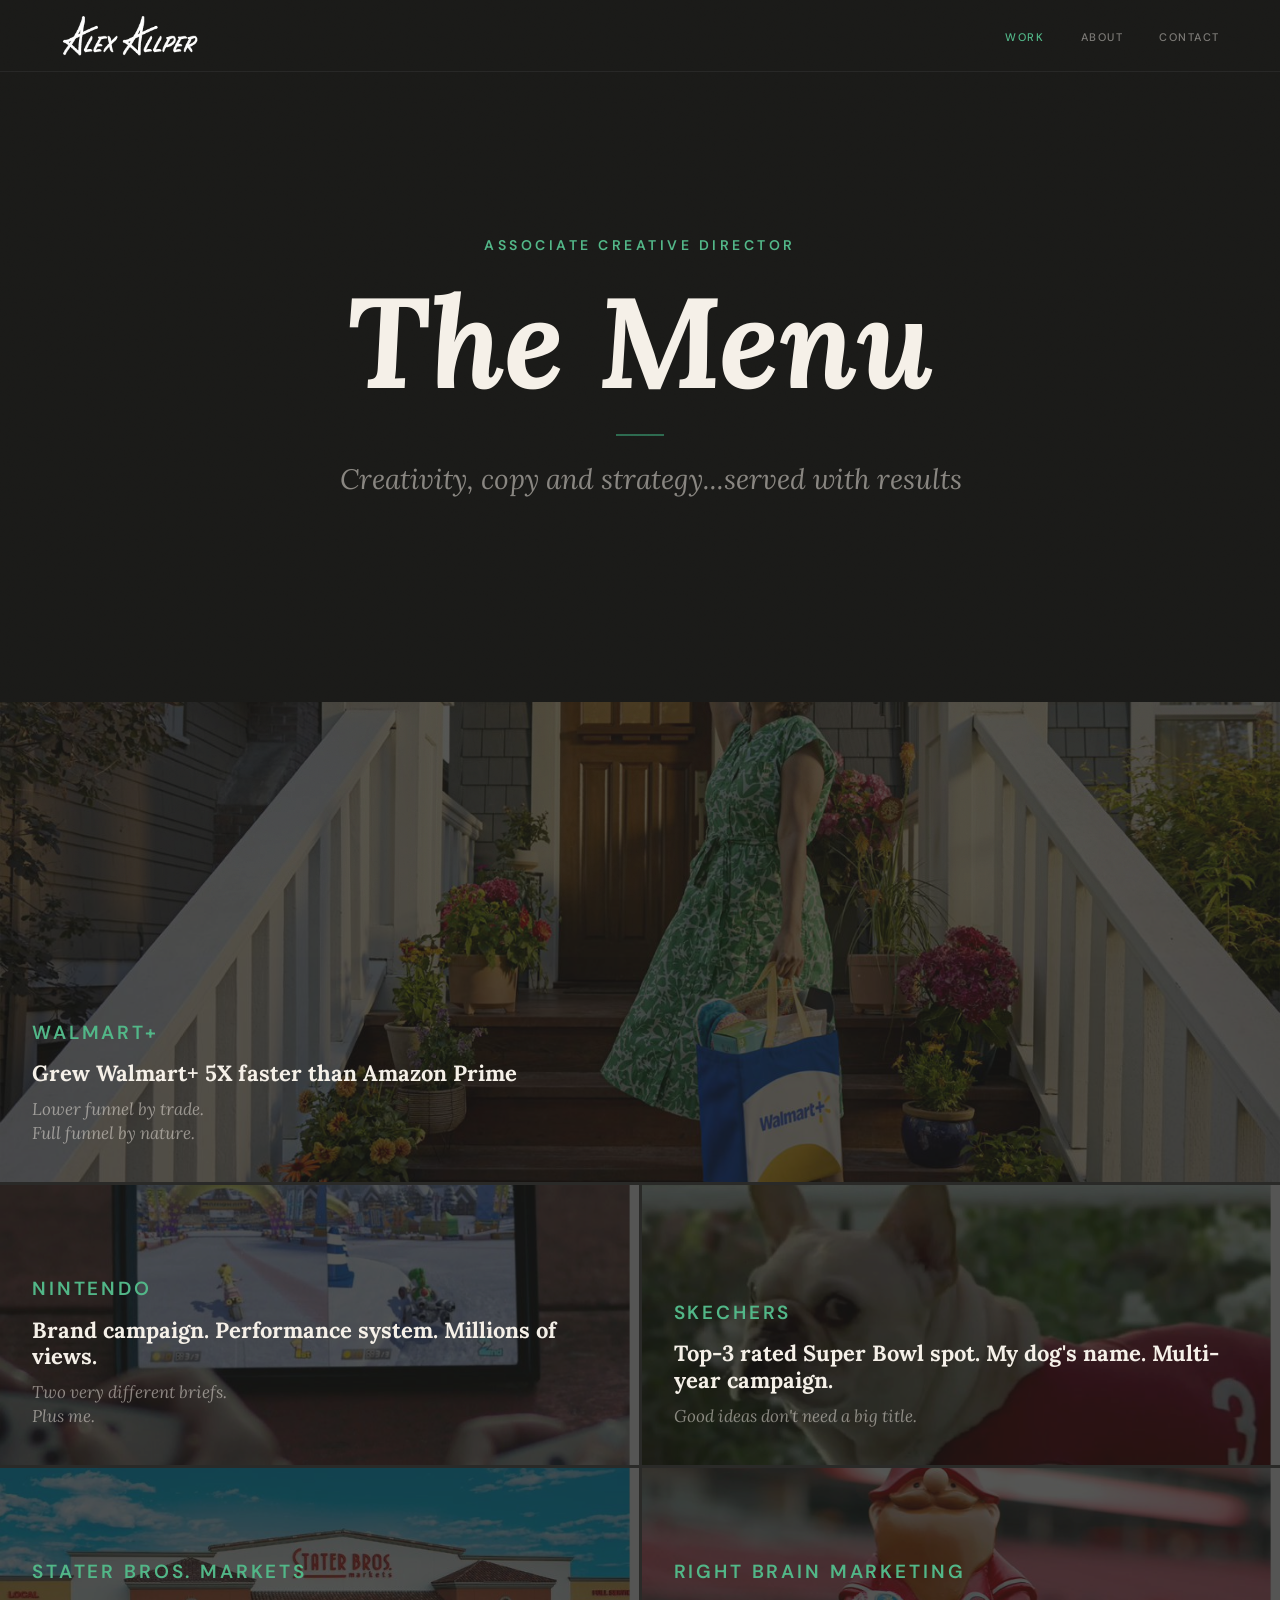
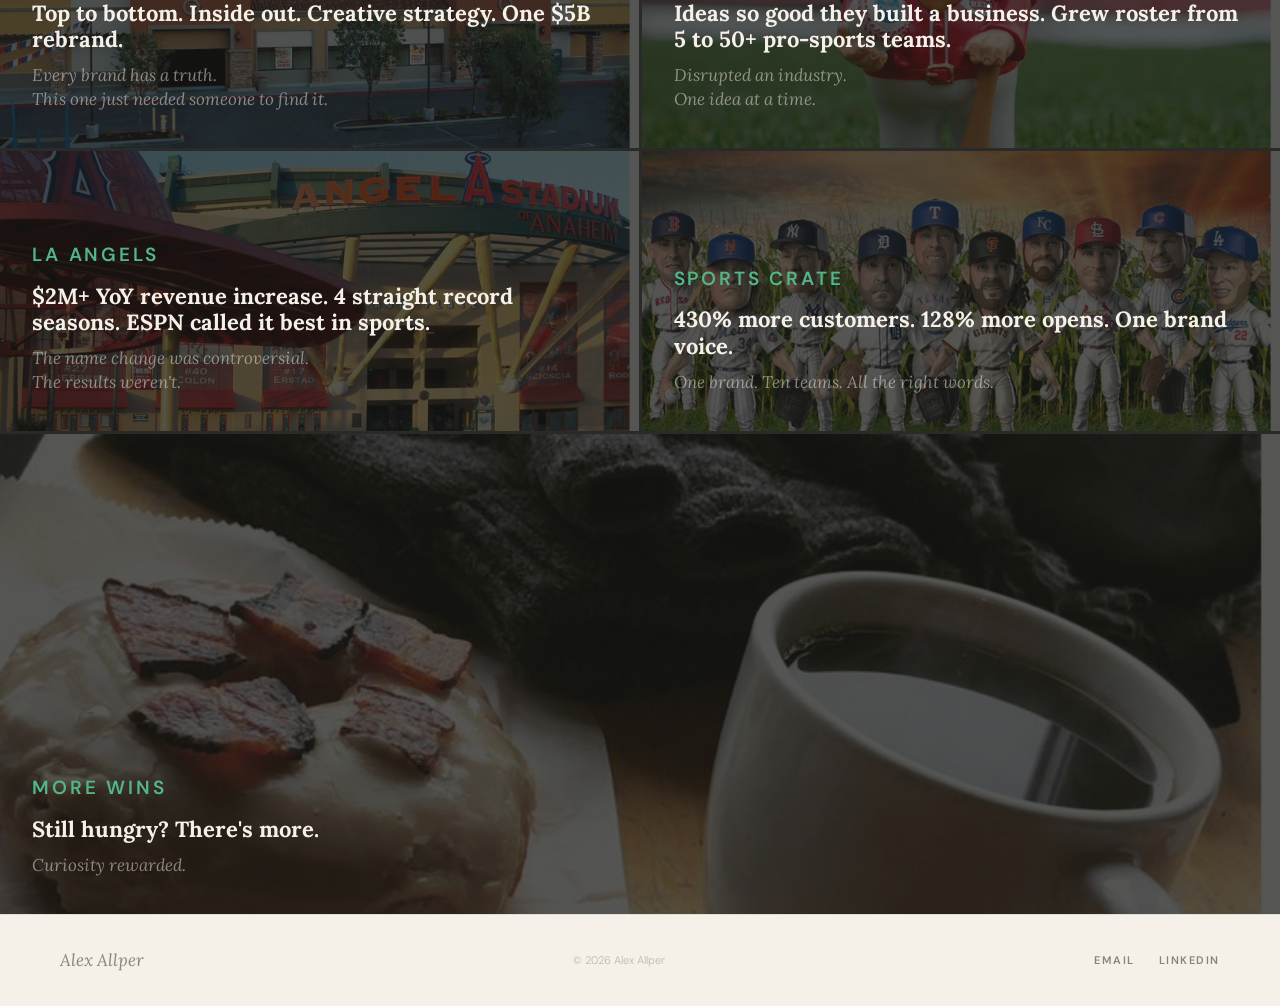
==== index.html @ 21aaab6f "Update index.html" ====
<!DOCTYPE html>
<html lang="en">
<head>
  <meta charset="UTF-8">
  <meta name="viewport" content="width=device-width, initial-scale=1.0">
  <title>Alex Allper — Associate Creative Director</title>
  <meta name="description" content="Portfolio of Alex Allper. Associate Creative Director. 10+ years. B2C and B2B. From Super Bowl spots to $5B rebrands.">
  <link rel="stylesheet" href="css/style-v3.css">
  <meta name="version" content="v20260325">
  <link rel="icon" type="image/png" href="favicon.png">
</head>
<body>
  <nav class="nav nav--dark" id="main-nav">
    <a href="index.html" class="nav__logo"><img src="assets/img/logo-black.png" alt="Alex Allper" class="nav__logo-img nav__logo-img--dark"><img src="assets/img/logo-white.png" alt="Alex Allper" class="nav__logo-img nav__logo-img--light"></a>
    <ul class="nav__links">
      <li><a href="index.html" class="active">Work</a></li>
      <li><a href="about.html">About</a></li>
      <li><a href="contact.html">Contact</a></li>
    </ul>
  </nav>
  <section class="home-hero">
    <div class="home-hero__eyebrow fade-up">Associate Creative Director</div>
    <h1 class="home-hero__title fade-up fade-up--delay-1">The Menu</h1>
    <div class="home-hero__rule fade-up fade-up--delay-2"></div>
    <p class="home-hero__subhead fade-up fade-up--delay-3" style="white-space: nowrap;">Creativity, copy and strategy...served with results</p>
  </section>
  <section class="home-grid">

    <!-- Walmart — full width hero -->
    <a href="walmart.html" class="grid-box grid-box--full">
      <video class="grid-box__bg" autoplay loop muted playsinline poster="assets/img/walmart-hero.jpg">
        <source src="assets/video/walmart-hero.mp4" type="video/mp4">
      </video>
      <div class="grid-box__content">
        <div class="grid-box__client">Walmart+</div>
        <p class="grid-box__stat">Grew Walmart+ 5X faster than Amazon Prime</p>
        <h2 class="grid-box__headline">Lower funnel by trade.<br>Full funnel by nature.</h2>
      </div>
      <div class="grid-box__line"></div>
    </a>

    <!-- Row 1: Nintendo + Skechers -->
    <a href="nintendo.html" class="grid-box">
      <img src="assets/img/nintendo-hero.jpg" alt="Nintendo" class="grid-box__bg">
      <div class="grid-box__content">
        <div class="grid-box__client">Nintendo</div>
        <p class="grid-box__stat">Brand campaign. Performance system. Millions of views.</p>
        <h2 class="grid-box__headline">Two very different briefs.<br>Plus me.</h2>
      </div>
      <div class="grid-box__line"></div>
    </a>
    <a href="skechers.html" class="grid-box">
      <img src="assets/img/skechers-hero.jpg" alt="Skechers" class="grid-box__bg">
      <div class="grid-box__content">
        <div class="grid-box__client">Skechers</div>
        <p class="grid-box__stat">Top-3 rated Super Bowl spot. My dog's name. Multi-year campaign.</p>
        <h2 class="grid-box__headline">Good ideas don't need a big title.</h2>
      </div>
      <div class="grid-box__line"></div>
    </a>

    <!-- Row 2: Stater Bros. + Right Brain -->
    <a href="staterbros.html" class="grid-box">
      <img src="assets/img/staterbros-hero.jpg" alt="Stater Bros. Markets" class="grid-box__bg">
      <div class="grid-box__content">
        <div class="grid-box__client">Stater Bros. Markets</div>
        <p class="grid-box__stat">Top to bottom. Inside out. Creative strategy. One $5B rebrand.</p>
        <h2 class="grid-box__headline">Every brand has a truth.<br>This one just needed someone to find it.</h2>
      </div>
      <div class="grid-box__line"></div>
    </a>
    <a href="rightbrain.html" class="grid-box">
      <img src="assets/img/rightbrain-hero.jpg" alt="Right Brain Marketing" class="grid-box__bg">
      <div class="grid-box__content">
        <div class="grid-box__client">Right Brain Marketing</div>
        <p class="grid-box__stat">Ideas so good they built a business. Grew roster from 5 to 50+ pro-sports teams.</p>
        <h2 class="grid-box__headline">Disrupted an industry.<br>One idea at a time.</h2>
      </div>
      <div class="grid-box__line"></div>
    </a>

    <!-- Row 3: LA Angels + Sports Crate -->
    <a href="laangels.html" class="grid-box">
      <img src="assets/img/laangels-hero.jpg" alt="LA Angels" class="grid-box__bg">
      <div class="grid-box__content">
        <div class="grid-box__client">LA Angels</div>
        <p class="grid-box__stat">$2M+ YoY revenue increase. 4 straight record seasons. ESPN called it best in sports.</p>
        <h2 class="grid-box__headline">The name change was controversial.<br>The results weren't.</h2>
      </div>
      <div class="grid-box__line"></div>
    </a>
    <a href="sportscrate.html" class="grid-box">
      <img src="assets/img/sportscrate-hero.jpg" alt="Sports Crate" class="grid-box__bg">
      <div class="grid-box__content">
        <div class="grid-box__client">Sports Crate</div>
        <p class="grid-box__stat">430% more customers. 128% more opens. One brand voice.</p>
        <h2 class="grid-box__headline">One brand. Ten teams. All the right words.</h2>
      </div>
      <div class="grid-box__line"></div>
    </a>

    <!-- More Wins — full width closer -->
    <a href="morewins.html" class="grid-box grid-box--full">
      <img src="assets/img/morewins-hero.jpg" alt="More Wins" class="grid-box__bg">
      <div class="grid-box__content">
        <div class="grid-box__client">More Wins</div>
        <p class="grid-box__stat">Still hungry? There's more.</p>
        <h2 class="grid-box__headline">Curiosity rewarded.</h2>
      </div>
      <div class="grid-box__line"></div>
    </a>

  </section>

  <footer class="site-footer">
  <span class="site-footer__logo">Alex Allper</span>
  <span class="site-footer__copy">© 2026 Alex Allper</span>
  <div class="site-footer__links">
    <a href="mailto:alex@alexallper.com">Email</a>
    <a href="https://linkedin.com/in/alexallper" target="_blank" rel="noopener">LinkedIn</a>
  </div>
</footer>
  <script src="js/main.js"></script>
</body>
</html>
---- css/style-v3.css ----
/* ============================================================
   ALEX ALLPER PORTFOLIO — GLOBAL STYLES
   ============================================================ */
@import url('https://fonts.googleapis.com/css2?family=DM+Sans:ital,wght@0,300;0,400;0,500;0,600;0,700;0,800&family=Lora:ital,wght@0,400;0,600;0,700;1,400;1,600;1,700&display=swap');
*, *::before, *::after { box-sizing: border-box; margin: 0; padding: 0; }
:root {
  --cream: #F5F0E8; --black: #1A1A18; --green: #2D6A4F;
  --green-light: #52B788; --gray: #8A8478; --red: #B03A2E; --nav-height: 72px;
}
html { scroll-behavior: smooth; }
body { background: var(--cream); color: var(--black); font-family: 'DM Sans', sans-serif; font-weight: 300; font-size: 16px; line-height: 1.6; -webkit-font-smoothing: antialiased; -moz-osx-font-smoothing: grayscale; overflow-x: hidden; }
body::after { content: ''; position: fixed; inset: 0; background-image: url("data:image/svg+xml,%3Csvg viewBox='0 0 512 512' xmlns='http://www.w3.org/2000/svg'%3E%3Cfilter id='noise'%3E%3CfeTurbulence type='fractalNoise' baseFrequency='0.75' numOctaves='4' stitchTiles='stitch'/%3E%3C/filter%3E%3Crect width='100%25' height='100%25' filter='url(%23noise)'/%3E%3C/svg%3E"); background-size: 200px 200px; mix-blend-mode: overlay; opacity: 0.04; pointer-events: none; z-index: 9999; }
h1, h2, h3, h4 { font-family: 'Lora', serif; font-weight: 400; line-height: 1.1; }
a { color: inherit; text-decoration: none; }
img { display: block; max-width: 100%; }

/* NAV */
.nav { position: fixed; top: 0; left: 0; right: 0; height: var(--nav-height); z-index: 1000; display: flex; align-items: center; justify-content: space-between; padding: 0 60px; background: var(--cream); border-bottom: 1px solid rgba(45, 106, 79, 0.12); transition: background 0.3s ease; }
.nav--dark { background: var(--black); border-bottom-color: rgba(255, 255, 255, 0.06); }
.nav__logo { display: block; line-height: 0; border: none; outline: none; }
.nav__logo-img { height: 40px; width: auto; display: block; border: none; outline: none; box-shadow: none; line-height: 0; }
.nav__logo-img--dark { display: block; }
.nav__logo-img--light { display: none; }
.nav--dark .nav__logo-img--light { display: block; }
.nav--dark .nav__logo-img--dark { display: none; }
.nav__links { display: flex; gap: 36px; list-style: none; }
.nav__links a { font-size: 11px; font-weight: 500; letter-spacing: 0.14em; text-transform: uppercase; color: var(--gray); transition: color 0.2s ease; }
.nav__links a:hover, .nav__links a.active { color: var(--green); }
.nav--dark .nav__links a { color: rgba(245, 240, 232, 0.45); }
.nav--dark .nav__links a:hover, .nav--dark .nav__links a.active { color: var(--green-light); }
.nav-offset { padding-top: var(--nav-height); }
.vimeo-wrap iframe { border: none; outline: none; display: block; }

/* BOTTOM LINE */
.bottom-line { padding: 48px 80px; border-top: 1px solid rgba(45, 106, 79, 0.12); display: flex; align-items: center; justify-content: space-between; gap: 40px; }
.bottom-line__text { font-family: 'DM Sans', sans-serif; font-size: 18px; font-weight: 600; color: var(--black); }
.bottom-line__next, .bottom-line__prev { font-family: 'DM Sans', sans-serif; font-size: 16px; font-weight: 700; letter-spacing: 0.15em; text-transform: uppercase; color: var(--green); white-space: nowrap; transition: color 0.2s ease; text-decoration: none; }
.bottom-line__next:hover, .bottom-line__prev:hover { color: var(--black); }

/* CLIENT HERO */
.client-hero { position: relative; height: 70vh; min-height: 520px; overflow: hidden; background: var(--black); }
.client-hero__image { position: absolute; inset: 0; width: 100%; height: 100%; object-fit: cover; opacity: 0.45; transition: transform 6s ease; }
.client-hero:hover .client-hero__image { transform: scale(1.03); }
.client-hero__content { position: absolute; bottom: 60px; left: 80px; right: 80px; z-index: 2; }
.client-hero__stat { font-family: 'Lora', serif; font-size: 22px; font-style: italic; color: rgba(245, 240, 232, 0.8); margin-bottom: 16px; letter-spacing: 0.02em; }
.client-hero__headline { font-family: 'Lora', serif; font-size: 52px; font-weight: 700; color: var(--cream); line-height: 1.05; max-width: 800px; }
.client-opening { padding: 72px 80px 60px; width: 100%; border-bottom: 1px solid rgba(45, 106, 79, 0.15); }
.client-opening p { font-family: 'DM Sans', sans-serif; font-size: 20px; color: var(--black); line-height: 1.6; font-weight: 600; }

/* HERO POSITION OVERRIDES */
.walmart-hero .client-hero__image { object-position: center 5%; }
.rightbrain-hero .client-hero__image { object-position: center 30%; }
.laangels-hero .client-hero__image { object-position: center top; }

/* WORK SECTION */
.work-section { padding: 56px 80px 72px; }
.work-section + .work-section { padding-top: 0; }
.work-section::before { content: ''; display: block; height: 4px; background: var(--green); margin: 0 -80px 56px -80px; }
.work-label { font-family: 'Lora', serif; font-size: 36px; font-weight: 700; color: var(--black); margin-bottom: 32px; line-height: 1.15; }

/* WORK GRID */
.work-grid { display: grid; gap: 3px; }
.work-grid--2 { grid-template-columns: 1fr 1fr; align-items: start; }
.work-grid--3 { grid-template-columns: repeat(3, 1fr); }
.work-grid--4 { grid-template-columns: repeat(4, 1fr); }
.work-grid--video { display: grid; grid-template-columns: repeat(3, 1fr); gap: 4px; align-items: start; }
.work-grid--video .work-item--vimeo { align-self: start; overflow: visible; background: none !important; line-height: 0; }
.work-grid--2 .work-item--vimeo, .work-grid--2 .work-item { align-self: start; }
.work-grid--video .vimeo-wrap { position: relative; width: 100%; }
.work-grid--video .vimeo-wrap iframe { position: absolute; top: 0; left: 0; width: 100%; height: 100%; display: block; }
.work-item--vimeo-wide { grid-column: 1 / -1; overflow: visible; background: none; line-height: 0; }
.work-item--vimeo-wide .vimeo-wrap { position: relative; width: 100%; line-height: 0; }
.work-item--vimeo-wide .vimeo-wrap iframe { position: absolute; top: 0; left: 0; width: 100%; height: 100%; display: block; }
.work-item { background: var(--black); position: relative; overflow: hidden; }
.work-item--vimeo, .work-item--vimeo-wide { background: none; overflow: visible; }
.work-item--vimeo { overflow: visible; }
.work-item--vimeo .vimeo-wrap { position: relative; width: 100%; }
.work-item--vimeo .vimeo-wrap iframe { position: absolute; top: 0; left: 0; width: 100%; height: 100%; display: block; background: transparent; }
.work-item__image { width: 100%; aspect-ratio: 16/10; object-fit: cover; opacity: 0.9; display: block; }
.work-item--2col { grid-column: span 2; }
.work-item--full { width: 100%; }
.work-item--full .work-item__image { aspect-ratio: 16/7; }

/* PRESS IMAGES */
.work-item__image--press { width: 100%; max-width: 100%; height: auto; aspect-ratio: unset; object-fit: unset; object-position: unset; opacity: 1; display: block; }
.work-item--full .work-item__image--press { max-width: 100%; margin: 0 auto; aspect-ratio: unset !important; object-fit: unset !important; height: auto !important; width: 100% !important; }
.work-item:has(.work-item__image--press) { background: var(--cream); overflow: visible; height: auto; }

/* CALLOUT */
.callout { background: var(--black); padding: 40px 80px; margin: 0 0 72px; text-align: center; }
.callout p { font-family: 'Lora', serif; font-size: 36px; line-height: 1.4; color: var(--cream); font-weight: 700; max-width: 800px; margin: 0 auto; }

/* INSIGHT BLOCK */
.insight-block { padding: 60px 80px; background: var(--black); }
.insight-block p { font-family: 'Lora', serif; font-size: 24px; font-style: italic; color: var(--cream); line-height: 1.5; max-width: 800px; }

/* RESULTS BAR */
.results-bar { padding: 60px 80px; border-top: 2px solid var(--green); border-bottom: 1px solid rgba(45, 106, 79, 0.12); display: flex; gap: 0; align-items: stretch; justify-content: center; background: var(--cream); text-align: center; }
.results-bar__item { display: flex; flex-direction: column; align-items: center; justify-content: flex-end; gap: 10px; padding: 0 80px; border-right: 1px solid rgba(45, 106, 79, 0.2); }
.results-bar__item:first-child { border-left: 1px solid rgba(45, 106, 79, 0.2); }
.results-bar__number { font-family: 'Lora', serif; font-size: 64px; font-weight: 700; color: var(--black); line-height: 1; }
.results-bar__prefix { font-family: 'Lora', serif; font-size: 64px; font-weight: 700; color: var(--black); line-height: 1; margin-right: 6px; }
.results-bar__label { font-size: 12px; font-weight: 500; letter-spacing: 0.12em; text-transform: uppercase; color: var(--gray); }

/* PULL QUOTE */
.pull-quote { padding: 60px 80px; border-top: 1px solid rgba(45, 106, 79, 0.12); border-bottom: 1px solid rgba(45, 106, 79, 0.12); }
.pull-quote p { font-family: 'Lora', serif; font-style: italic; font-size: 28px; color: var(--black); line-height: 1.6; font-weight: 400; text-align: center; }

/* HOMEPAGE HERO */
.home-hero { background: var(--black); padding: calc(var(--nav-height) + 40px) 60px 80px; min-height: 78vh; display: flex; flex-direction: column; justify-content: center; align-items: center; text-align: center; }
.home-hero__eyebrow { font-size: 14px; font-weight: 600; letter-spacing: 0.25em; text-transform: uppercase; color: var(--green-light); margin-bottom: 24px; }
.home-hero__title { font-family: 'Lora', serif; font-style: italic; font-weight: 900; font-size: clamp(80px, 10vw, 130px); color: var(--cream); line-height: 0.95; margin-bottom: 32px; }
.home-hero__rule { width: 48px; height: 2px; background: var(--green); margin-bottom: 24px; }
.home-hero__subhead { font-family: 'Lora', serif; font-style: italic; font-size: 28px; color: rgba(245, 240, 232, 0.5); max-width: 600px; line-height: 1.4; }

/* HOMEPAGE GRID */
.home-grid { display: grid; grid-template-columns: repeat(2, 1fr); gap: 3px; background: #2A2A28; }
.grid-box { position: relative; overflow: hidden; cursor: pointer; background: #1E2420; min-height: 280px; display: flex; flex-direction: column; justify-content: flex-end; padding: 36px 32px; text-decoration: none; }
.grid-box--feature { grid-column: span 2; min-height: 360px; }
.grid-box--full { grid-column: 1 / -1; min-height: 480px; }
.grid-box::before { content: ''; position: absolute; inset: 0; background: rgba(26, 26, 24, 0.52); transition: background 0.4s ease; z-index: 1; pointer-events: none; }
.grid-box:hover::before { background: rgba(26, 26, 24, 0.12); }
.grid-box__bg { position: absolute; inset: 0; width: 100%; height: 100%; object-fit: cover; transition: transform 0.6s ease; z-index: 0; pointer-events: none; }
.grid-box:hover .grid-box__bg { transform: scale(1.06); }
.grid-box video.grid-box__bg { position: absolute; inset: 0; width: 100%; height: 100%; object-fit: cover; z-index: 0; pointer-events: none; }
.grid-box__content { position: relative; z-index: 3; pointer-events: none; }
.grid-box__client { font-size: 19px; font-weight: 600; letter-spacing: 0.15em; text-transform: uppercase; color: var(--green-light); margin-bottom: 12px; }
.grid-box__stat { font-family: 'Lora', serif; font-size: 22px; font-weight: 700; color: var(--cream); line-height: 1.2; margin-bottom: 12px; }
.grid-box--feature .grid-box__stat { font-size: 26px; }
.grid-box__headline { font-family: 'Lora', serif; font-size: 17px; font-style: italic; font-weight: 400; color: rgba(245, 240, 232, 0.5); line-height: 1.4; transition: color 0.2s ease; }
.grid-box:hover .grid-box__headline { color: rgba(245, 240, 232, 0.75); }
.grid-box__line { position: absolute; bottom: 0; left: 0; right: 0; height: 3px; background: var(--green-light); transform: scaleX(0); transform-origin: left; transition: transform 0.4s ease; z-index: 3; pointer-events: none; }
.grid-box:hover .grid-box__line { transform: scaleX(1); }

/* MORE WINS */
.mw-editorial { padding: 40px 80px 0; max-width: 860px; }
.mw-headline { font-family: 'Lora', serif; font-size: 32px; font-weight: 700; color: var(--black); line-height: 1.2; margin-bottom: 16px; }
.mw-copy { font-family: 'DM Sans', sans-serif; font-size: 17px; font-weight: 300; color: var(--gray); line-height: 1.7; }

/* ABOUT PAGE */
.about-hero { background: var(--black); padding: calc(var(--nav-height) + 80px) 80px 100px; }
.about-hero__eyebrow { font-size: 14px; font-weight: 700; letter-spacing: 0.25em; text-transform: uppercase; color: var(--green-light); margin-bottom: 20px; }
.about-hero__title { font-family: 'Lora', serif; font-style: italic; font-weight: 900; font-size: clamp(60px, 8vw, 100px); color: var(--cream); line-height: 0.95; }
.about-content { display: grid; grid-template-columns: 1fr 1fr; gap: 80px; padding: 80px; align-items: start; }
.about-copy p { font-size: 16px; line-height: 1.8; color: var(--black); font-weight: 300; margin-bottom: 24px; }
.about-copy p:last-child { margin-bottom: 0; }
.about-image { position: sticky; top: calc(var(--nav-height) + 40px); }
.about-image img { width: 100%; aspect-ratio: 3/4; object-fit: cover; }

/* CONTACT PAGE */
.contact-hero { background: var(--black); padding: calc(var(--nav-height) + 80px) 80px 100px; min-height: 60vh; display: flex; flex-direction: column; justify-content: flex-end; }
.contact-hero__title { font-family: 'Lora', serif; font-style: italic; font-weight: 900; font-size: clamp(40px, 6vw, 80px); color: var(--cream); line-height: 1; margin-bottom: 32px; }
.contact-hero__subhead { font-family: 'Lora', serif; font-style: italic; font-size: 20px; color: rgba(245, 240, 232, 0.5); margin-bottom: 48px; max-width: 480px; }
.contact-links { display: flex; flex-direction: column; gap: 16px; }
.contact-link { font-size: 13px; font-weight: 500; letter-spacing: 0.08em; color: var(--cream); text-decoration: none; display: inline-flex; align-items: center; gap: 12px; transition: color 0.2s ease; }
.contact-link:hover { color: var(--green-light); }
.contact-link::before { content: ''; width: 24px; height: 1px; background: currentColor; transition: width 0.2s ease; }
.contact-link:hover::before { width: 40px; }

/* 404 PAGE */
.not-found { min-height: 78vh; display: flex; flex-direction: column; align-items: center; justify-content: center; text-align: center; padding: 60px; background: var(--black); }
.not-found__title { font-family: 'Lora', serif; font-style: italic; font-weight: 900; font-size: clamp(80px, 15vw, 180px); color: rgba(245, 240, 232, 0.08); line-height: 1; margin-bottom: 32px; }
.not-found__message { font-family: 'Lora', serif; font-style: italic; font-size: 24px; color: var(--cream); margin-bottom: 40px; max-width: 500px; line-height: 1.4; }
.not-found__link { font-size: 11px; font-weight: 600; letter-spacing: 0.2em; text-transform: uppercase; color: var(--green-light); text-decoration: none; transition: color 0.2s ease; }
.not-found__link:hover { color: var(--cream); }

/* ANIMATIONS */
@keyframes fadeUp { from { opacity: 0; transform: translateY(20px); } to { opacity: 1; transform: translateY(0); } }
.fade-up { opacity: 0; animation: fadeUp 0.7s ease forwards; }
.fade-up--delay-1 { animation-delay: 0.1s; }
.fade-up--delay-2 { animation-delay: 0.2s; }
.fade-up--delay-3 { animation-delay: 0.35s; }

/* SITE FOOTER */
.site-footer { padding: 32px 60px; border-top: 1px solid rgba(45, 106, 79, 0.12); display: flex; align-items: center; justify-content: space-between; background: var(--cream); }
.site-footer__logo { font-family: 'Lora', serif; font-style: italic; font-size: 17px; color: var(--gray); }
.site-footer__copy { font-size: 11px; color: rgba(138, 132, 120, 0.5); font-weight: 300; }
.site-footer__links { display: flex; gap: 24px; font-size: 11px; font-weight: 600; letter-spacing: 0.14em; text-transform: uppercase; color: var(--gray); }
.site-footer__links a:hover { color: var(--green); }

/* ============================================================
   MOBILE — max-width 768px
   ============================================================ */
@media (max-width: 768px) {

  /* NAV */
  .nav { padding: 0 24px; }
  .nav__links { gap: 20px; }
  .nav__links a { font-size: 10px; }
  .nav__logo-img { height: 32px; }

  /* HOME HERO */
  .home-hero { padding: calc(var(--nav-height) + 32px) 24px 48px; min-height: 60vh; }
  .home-hero__title { font-size: clamp(52px, 14vw, 80px); }
  .home-hero__subhead { font-size: 20px; }

  /* HOME GRID */
  .home-grid { grid-template-columns: 1fr; }
  .grid-box--full { min-height: 320px; }
  .grid-box { min-height: 260px; padding: 24px; }
  .grid-box__client { font-size: 14px; }
  .grid-box__stat { font-size: 18px; }
  .grid-box__headline { font-size: 14px; }

  /* CLIENT HERO */
  .client-hero { height: 50vh; min-height: 320px; }
  .client-hero__content { bottom: 32px; left: 24px; right: 24px; }
  .client-hero__stat { font-size: 16px; }
  .client-hero__headline { font-size: 32px; }

  /* CLIENT OPENING */
  .client-opening { padding: 40px 24px 32px; }
  .client-opening p { font-size: 17px; }

  /* WORK SECTIONS */
  .work-section { padding: 40px 24px 48px; }
  .work-section::before { margin: 0 -24px 40px -24px; }
  .work-label { font-size: 26px; margin-bottom: 24px; }

  /* WORK GRIDS */
  .work-grid--2, .work-grid--3, .work-grid--4, .work-grid--video { grid-template-columns: 1fr; }
  .work-item--vimeo-wide { grid-column: 1; }

  /* 9:16 PORTRAIT VIDEO ROWS */
  div[style*="display:flex"] { flex-direction: column; align-items: center; }
  .work-item--vimeo[style*="width:360px"] { width: 100% !important; }

  /* CALLOUT */
  .callout { padding: 32px 24px; margin: 0 0 48px; }
  .callout p { font-size: 24px; }

  /* INSIGHT BLOCK */
  .insight-block { padding: 40px 24px; }
  .insight-block p { font-size: 18px; }

  /* RESULTS BAR */
  .results-bar { flex-direction: column; padding: 40px 24px; align-items: center; gap: 32px; }
  .results-bar__item { border-right: none; border-left: none !important; border-bottom: 1px solid rgba(45, 106, 79, 0.2); padding: 0 0 32px 0; width: 100%; }
  .results-bar__item:last-child { border-bottom: none; padding-bottom: 0; }
  .results-bar__number { font-size: 48px; }

  /* PULL QUOTE */
  .pull-quote { padding: 40px 24px; }
  .pull-quote p { font-size: 22px; }

  /* BOTTOM LINE */
  .bottom-line { padding: 32px 24px; flex-wrap: wrap; justify-content: space-between; gap: 16px; }
  .bottom-line__prev { order: 1; }
  .bottom-line__next { order: 2; }
  .bottom-line__text { order: 3; flex: 0 0 100%; width: 100%; font-size: 15px; text-align: center !important; margin-top: 8px; }

  /* MORE WINS */
  .mw-editorial { padding: 24px 24px 0; }
  .mw-headline { font-size: 24px; }

  /* ABOUT */
  .about-hero { padding: calc(var(--nav-height) + 40px) 24px 48px; }
  .about-hero__title { font-size: clamp(48px, 12vw, 80px); }
  .about-content { grid-template-columns: 1fr; gap: 40px; padding: 40px 24px; }
  .about-image { position: static; }

  /* CONTACT */
  .contact-hero { padding: calc(var(--nav-height) + 40px) 24px 48px; }
  .contact-hero__title { font-size: clamp(32px, 10vw, 60px); }

  /* SITE FOOTER */
  .site-footer { flex-direction: column; gap: 16px; padding: 32px 24px; text-align: center; }

}
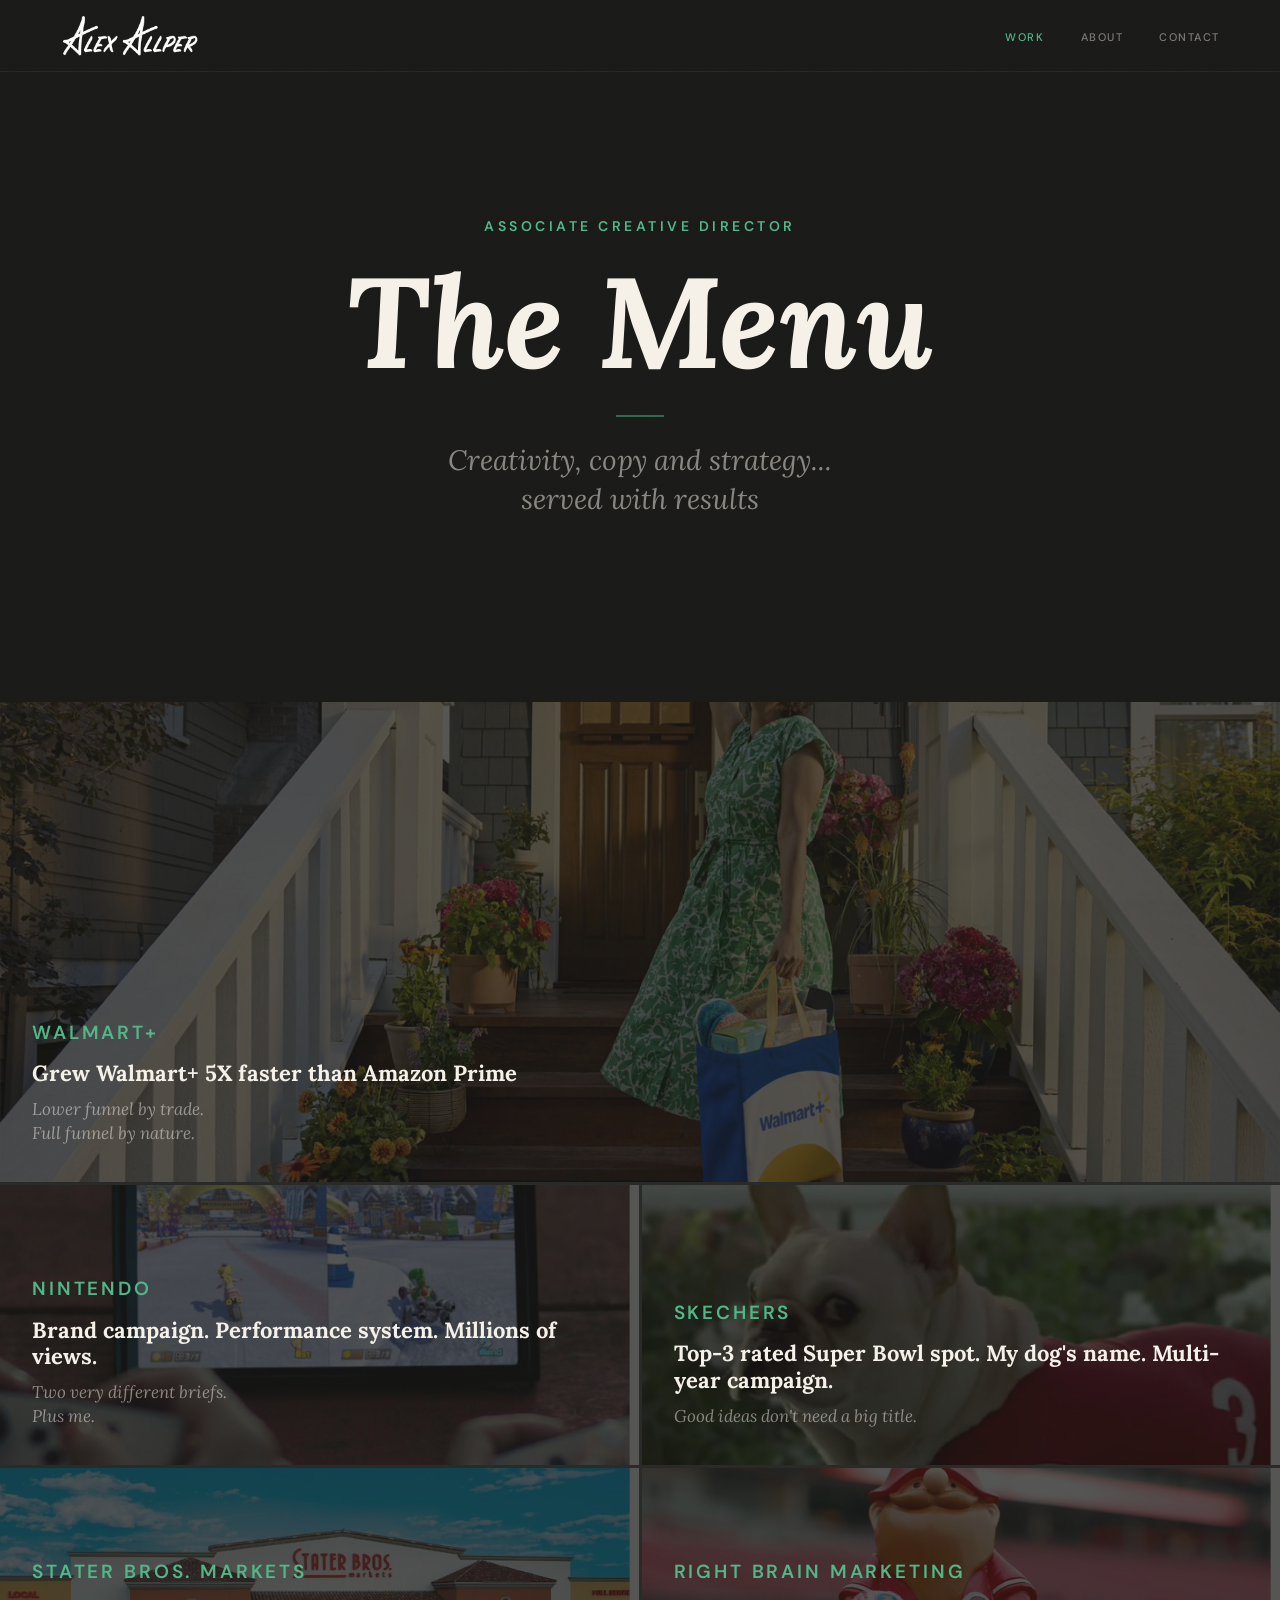
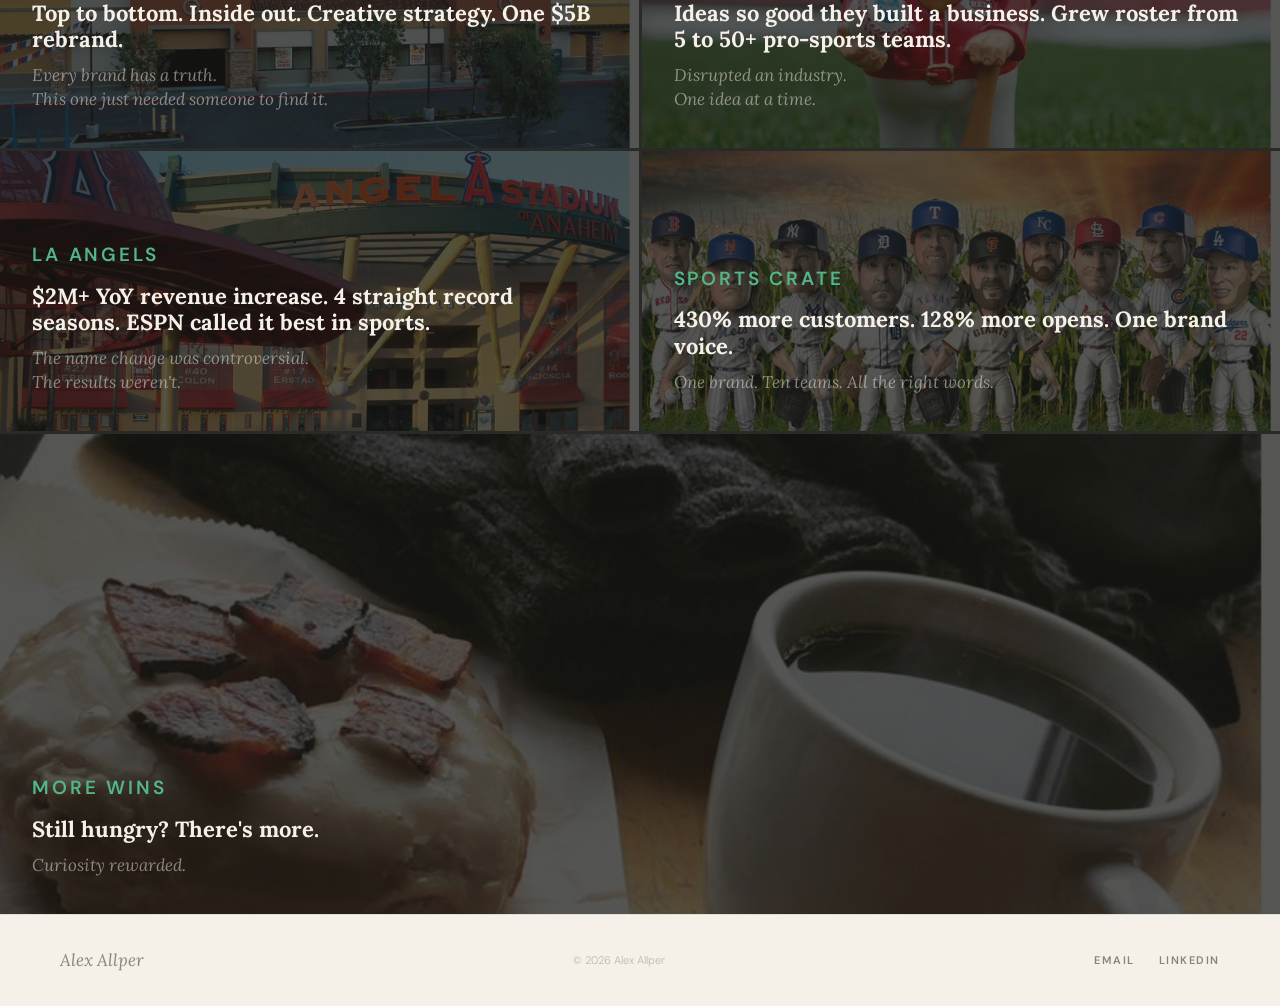
==== commit 4ba43781: "Update index.html" ====
--- a/index.html
+++ b/index.html
@@ -22,7 +22,7 @@
     <div class="home-hero__eyebrow fade-up">Associate Creative Director</div>
     <h1 class="home-hero__title fade-up fade-up--delay-1">The Menu</h1>
     <div class="home-hero__rule fade-up fade-up--delay-2"></div>
-    <p class="home-hero__subhead fade-up fade-up--delay-3" style="white-space: nowrap;">Creativity, copy and strategy...served with results</p>
+    <p class="home-hero__subhead fade-up fade-up--delay-3">Creativity, copy and strategy...<br>served with results</p>
   </section>
   <section class="home-grid">
 
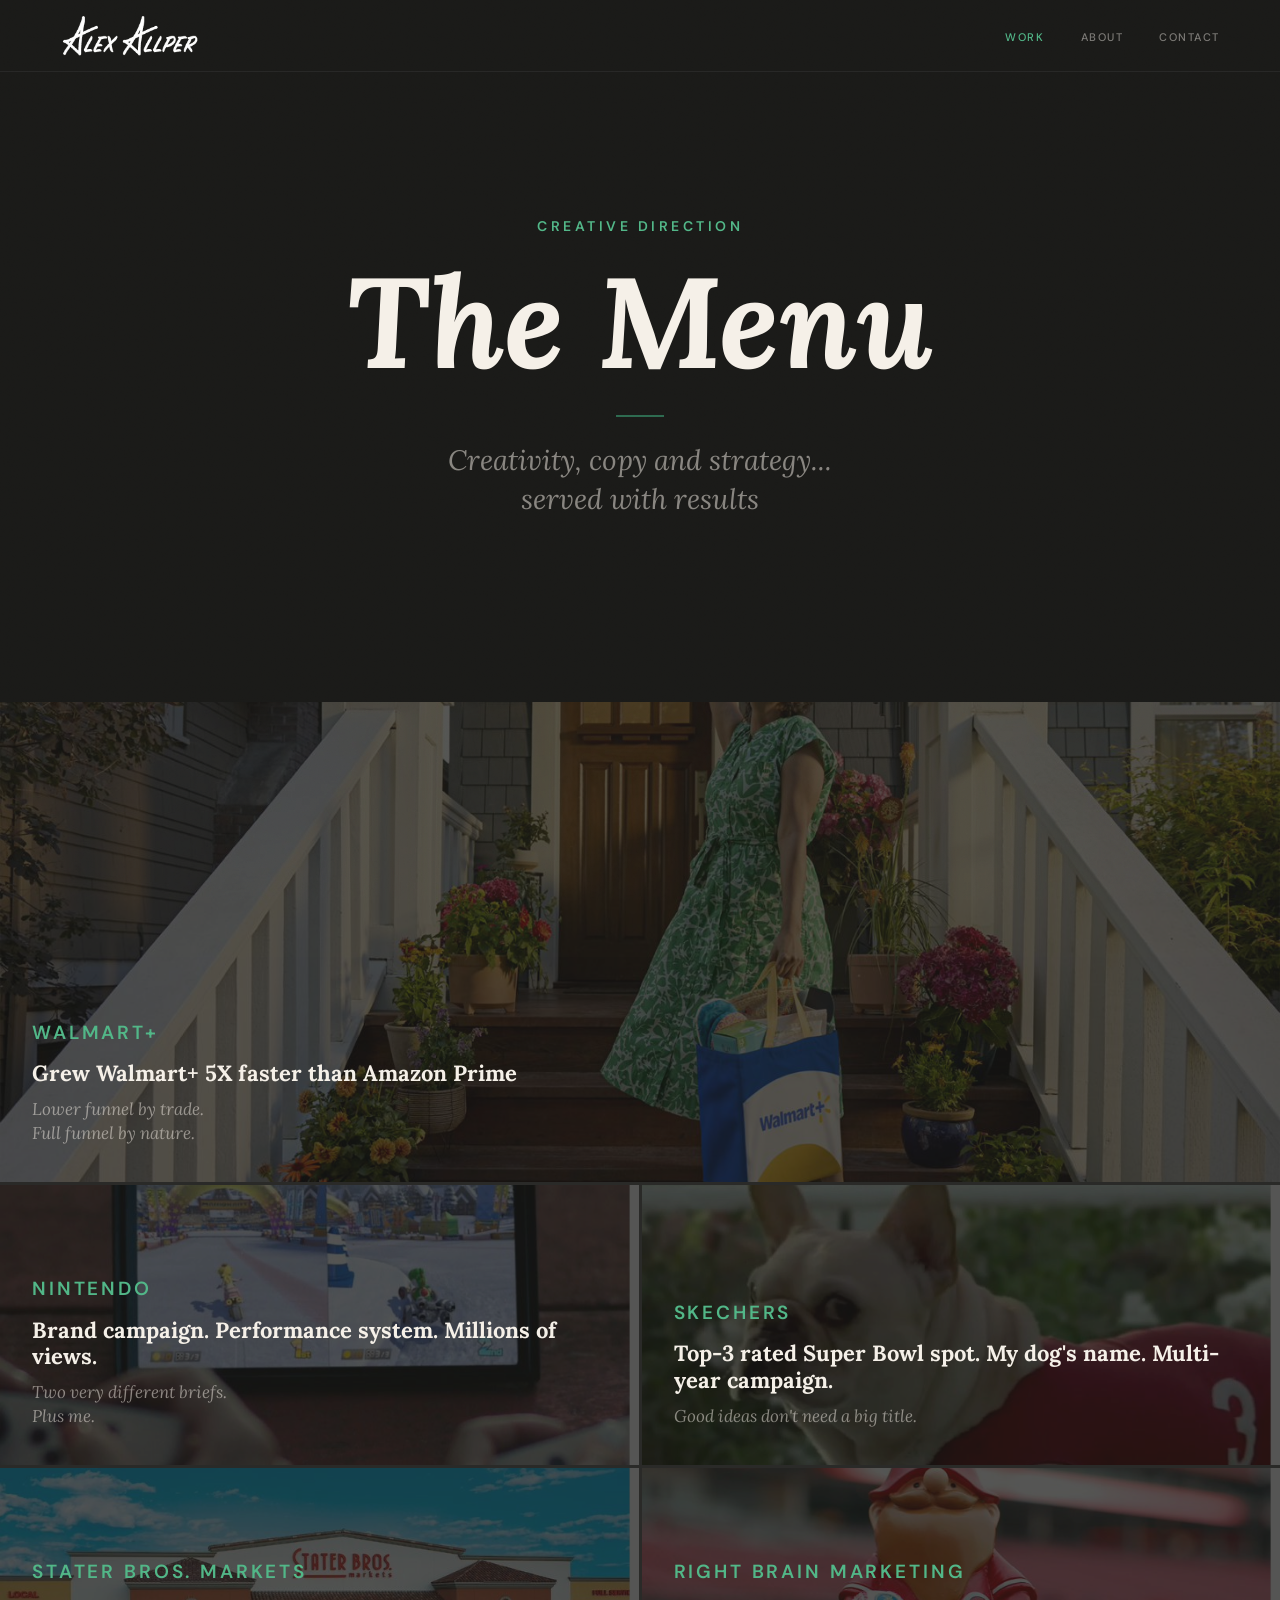
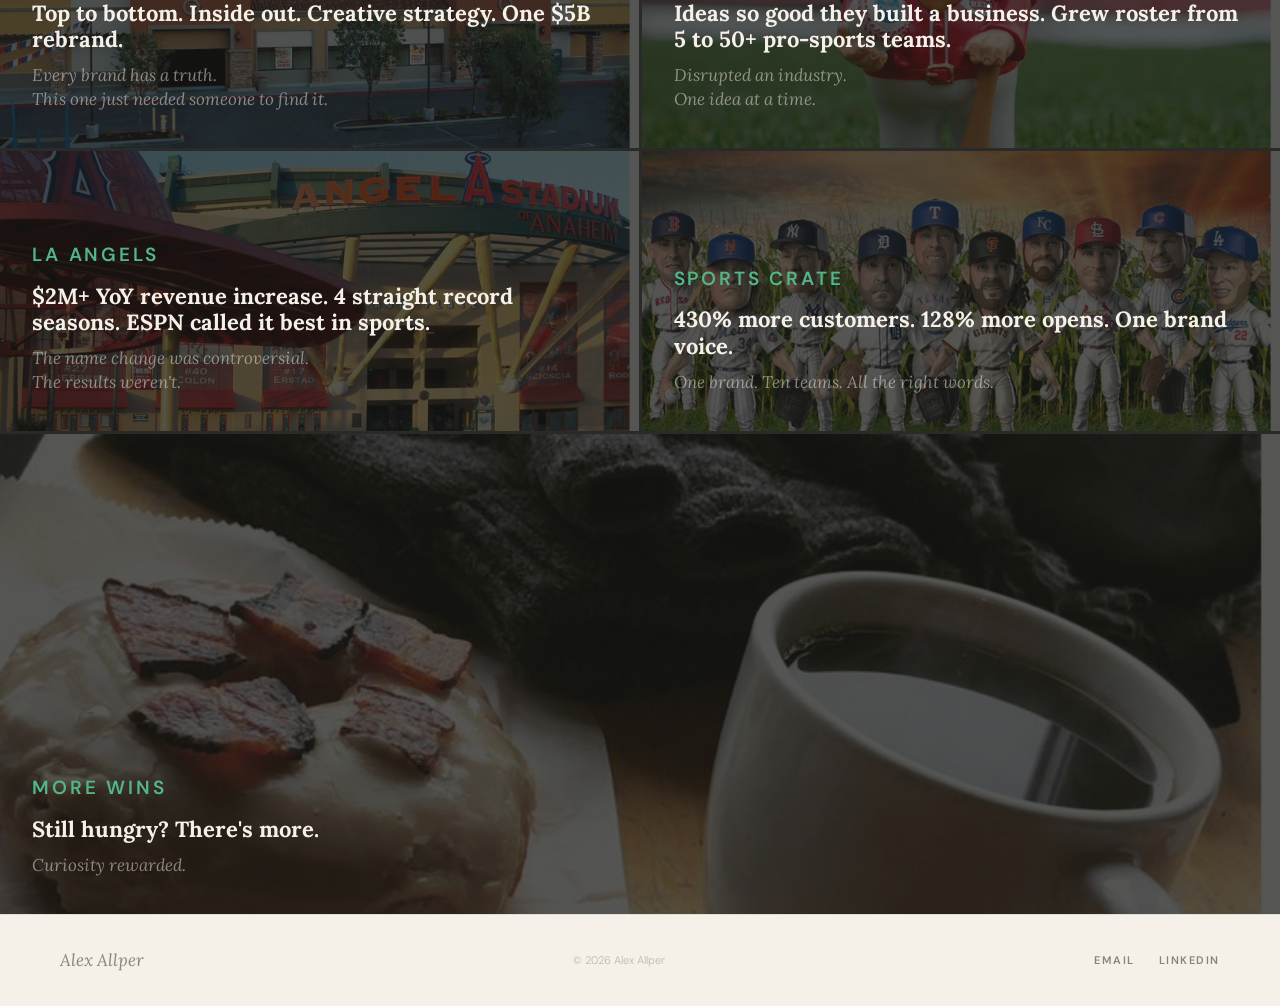
==== commit 72bd7208: "Update index.html" ====
--- a/index.html
+++ b/index.html
@@ -3,8 +3,8 @@
 <head>
   <meta charset="UTF-8">
   <meta name="viewport" content="width=device-width, initial-scale=1.0">
-  <title>Alex Allper — Associate Creative Director</title>
-  <meta name="description" content="Portfolio of Alex Allper. Associate Creative Director. 10+ years. B2C and B2B. From Super Bowl spots to $5B rebrands.">
+  <title>Alex Allper — Creative Direction</title>
+  <meta name="description" content="Portfolio of Alex Allper. Where creativity meets performance. Super Bowl spots to $5B rebrands to outpacing Amazon Prime.">
   <link rel="stylesheet" href="css/style-v3.css">
   <meta name="version" content="v20260325">
   <link rel="icon" type="image/png" href="favicon.png">
@@ -19,7 +19,7 @@
     </ul>
   </nav>
   <section class="home-hero">
-    <div class="home-hero__eyebrow fade-up">Associate Creative Director</div>
+    <div class="home-hero__eyebrow fade-up">Creative Direction</div>
     <h1 class="home-hero__title fade-up fade-up--delay-1">The Menu</h1>
     <div class="home-hero__rule fade-up fade-up--delay-2"></div>
     <p class="home-hero__subhead fade-up fade-up--delay-3">Creativity, copy and strategy...<br>served with results</p>
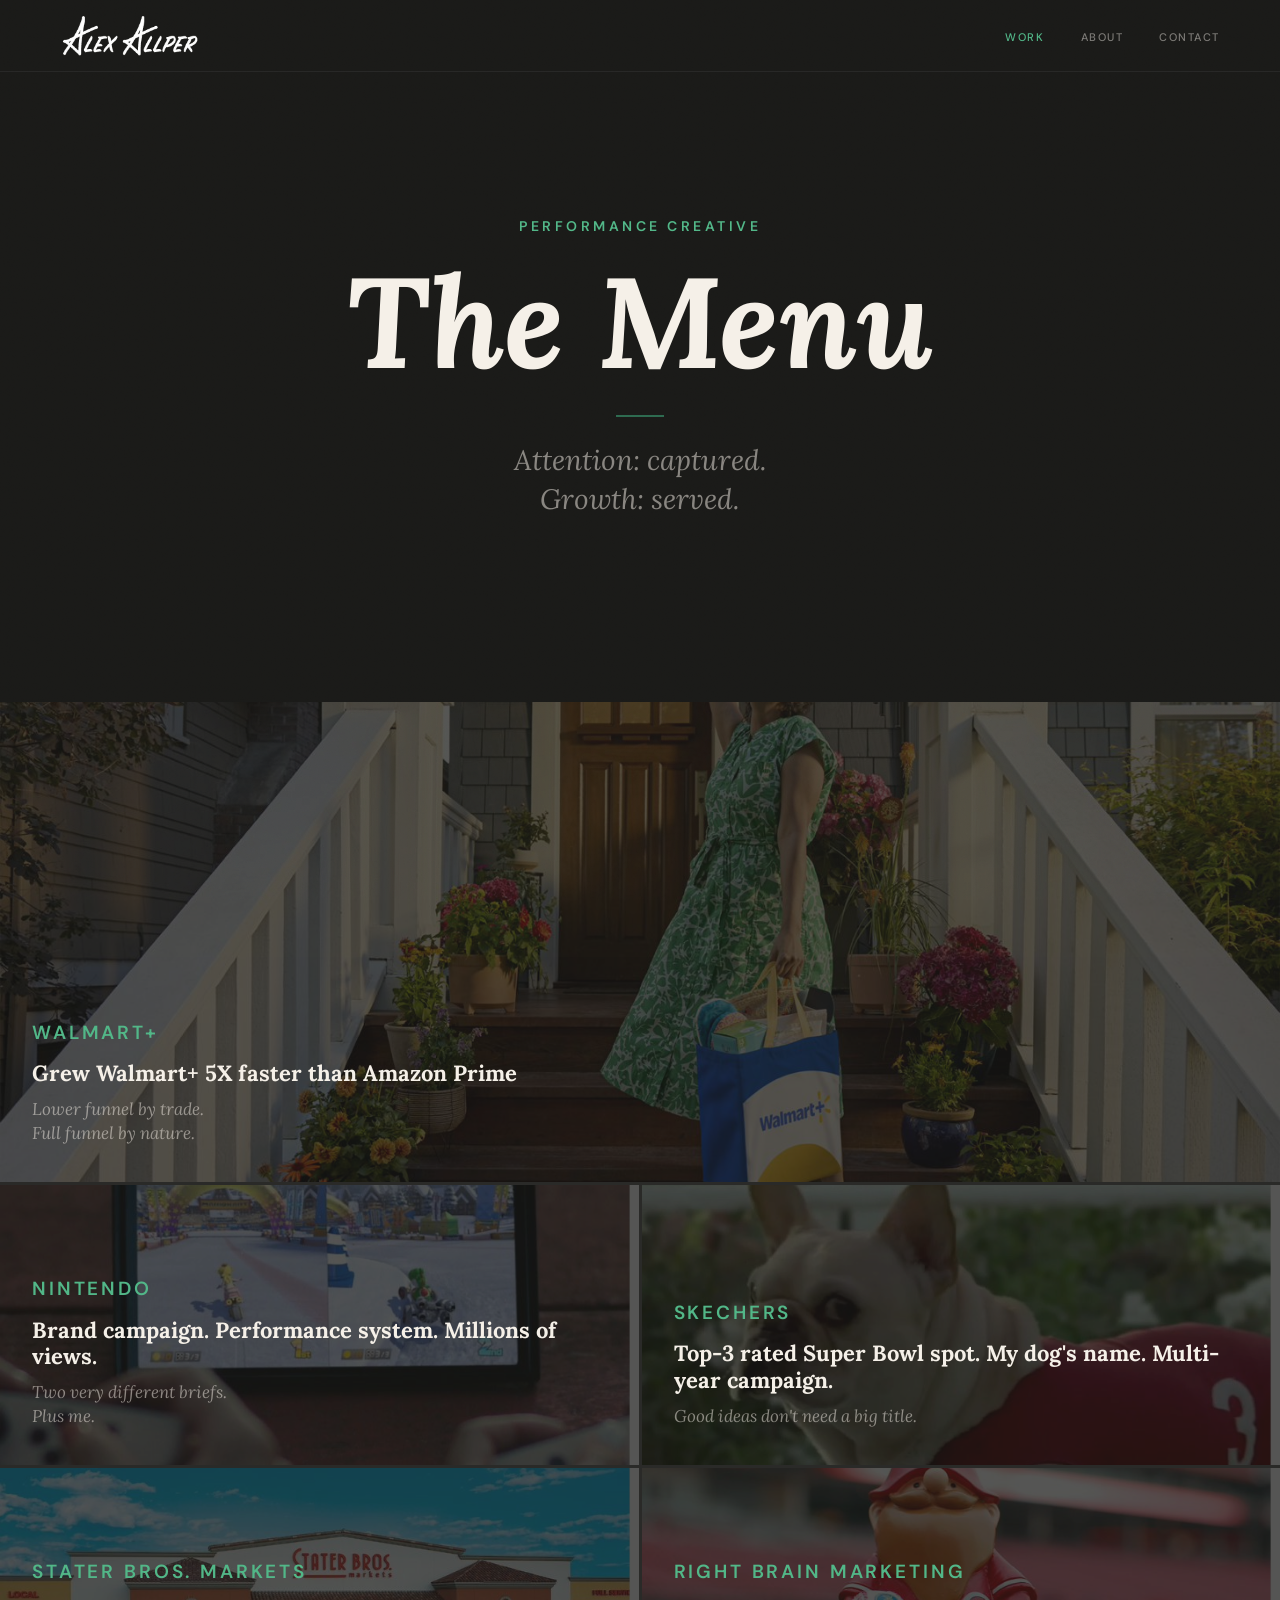
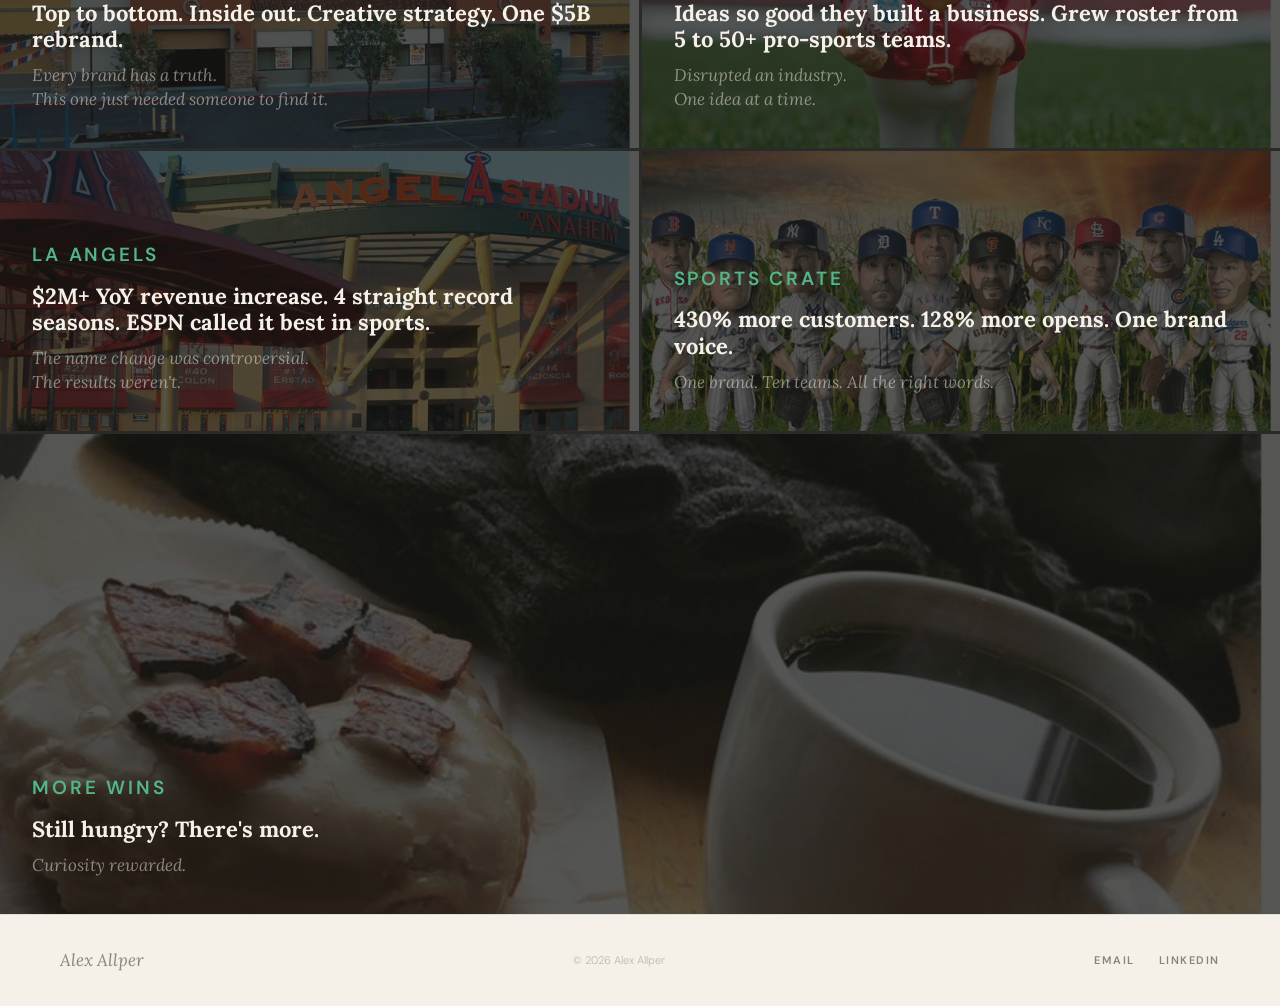
==== commit b06e32db: "Update index.html" ====
--- a/index.html
+++ b/index.html
@@ -19,10 +19,10 @@
     </ul>
   </nav>
   <section class="home-hero">
-    <div class="home-hero__eyebrow fade-up">Creative Direction</div>
+    <div class="home-hero__eyebrow fade-up">Performance Creative</div>
     <h1 class="home-hero__title fade-up fade-up--delay-1">The Menu</h1>
     <div class="home-hero__rule fade-up fade-up--delay-2"></div>
-    <p class="home-hero__subhead fade-up fade-up--delay-3">Creativity, copy and strategy...<br>served with results</p>
+    <p class="home-hero__subhead fade-up fade-up--delay-3">Attention: captured.<br>Growth: served.</p>
   </section>
   <section class="home-grid">
 
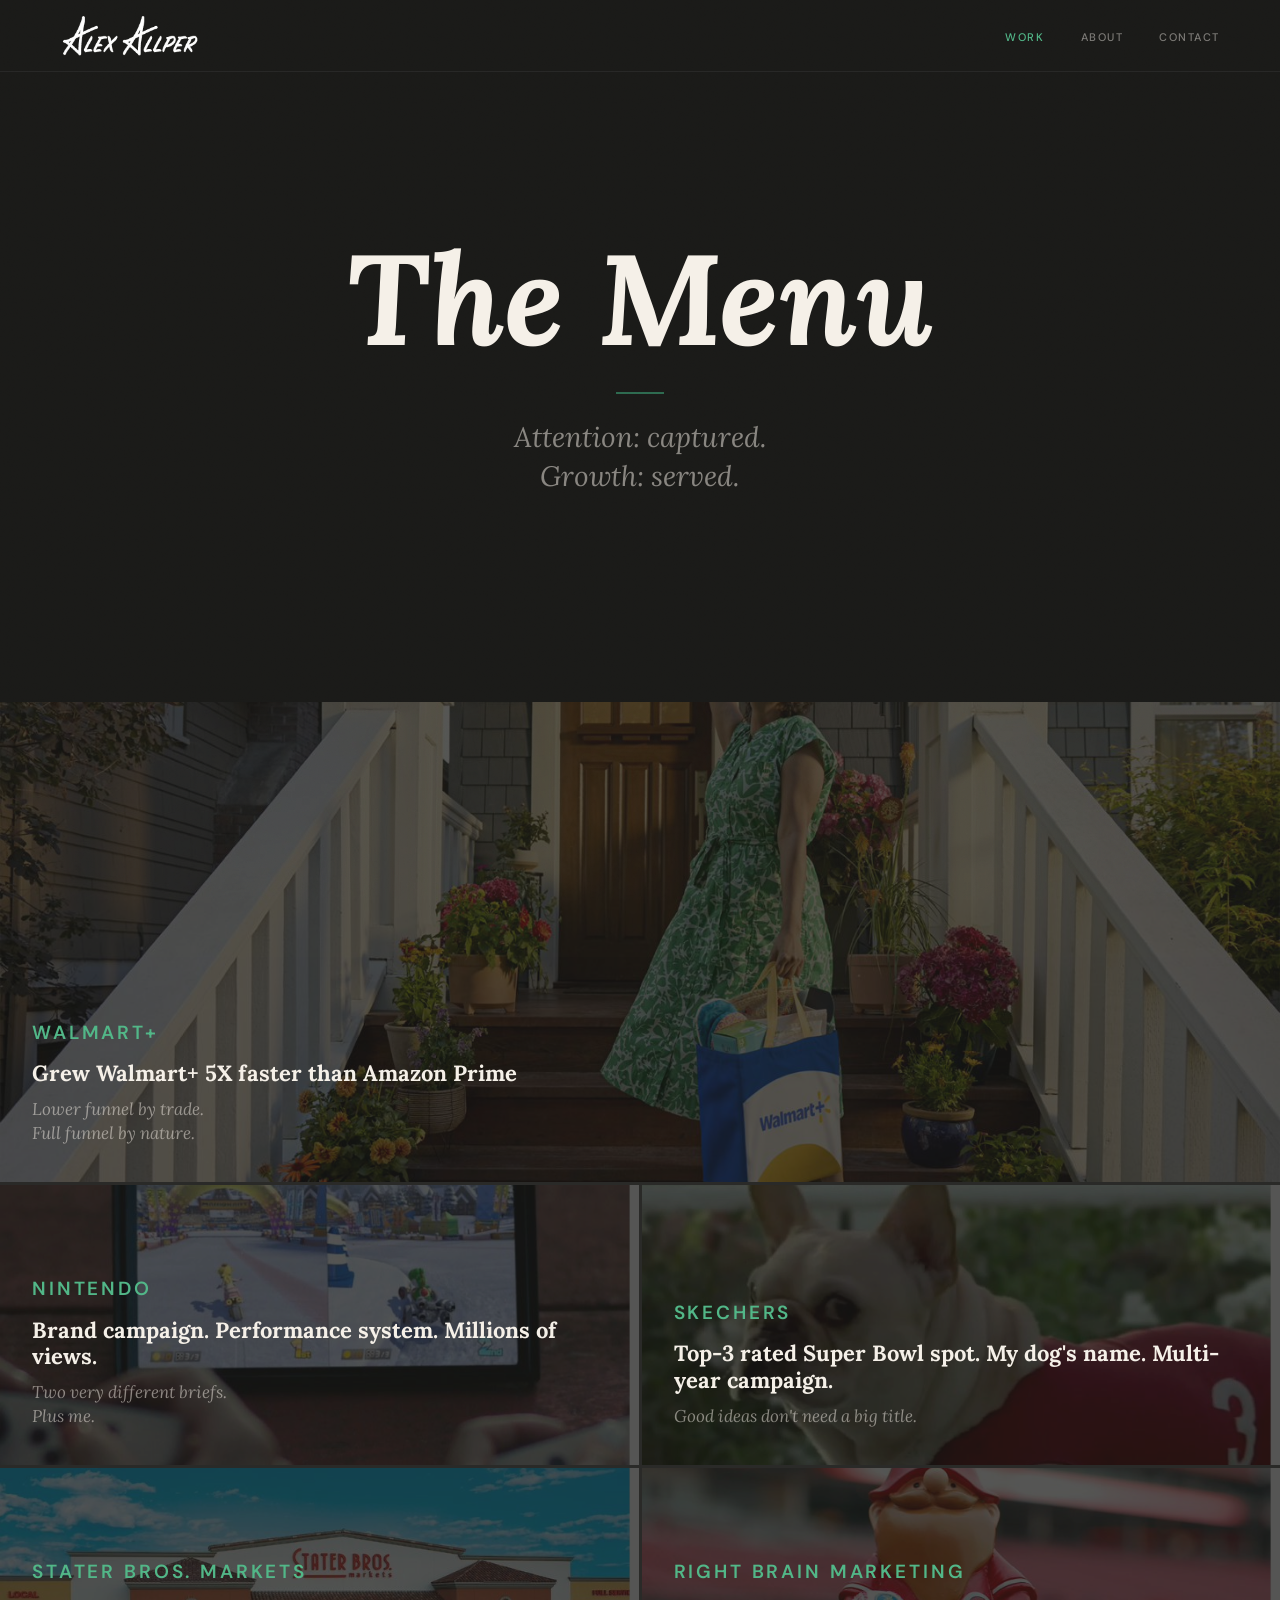
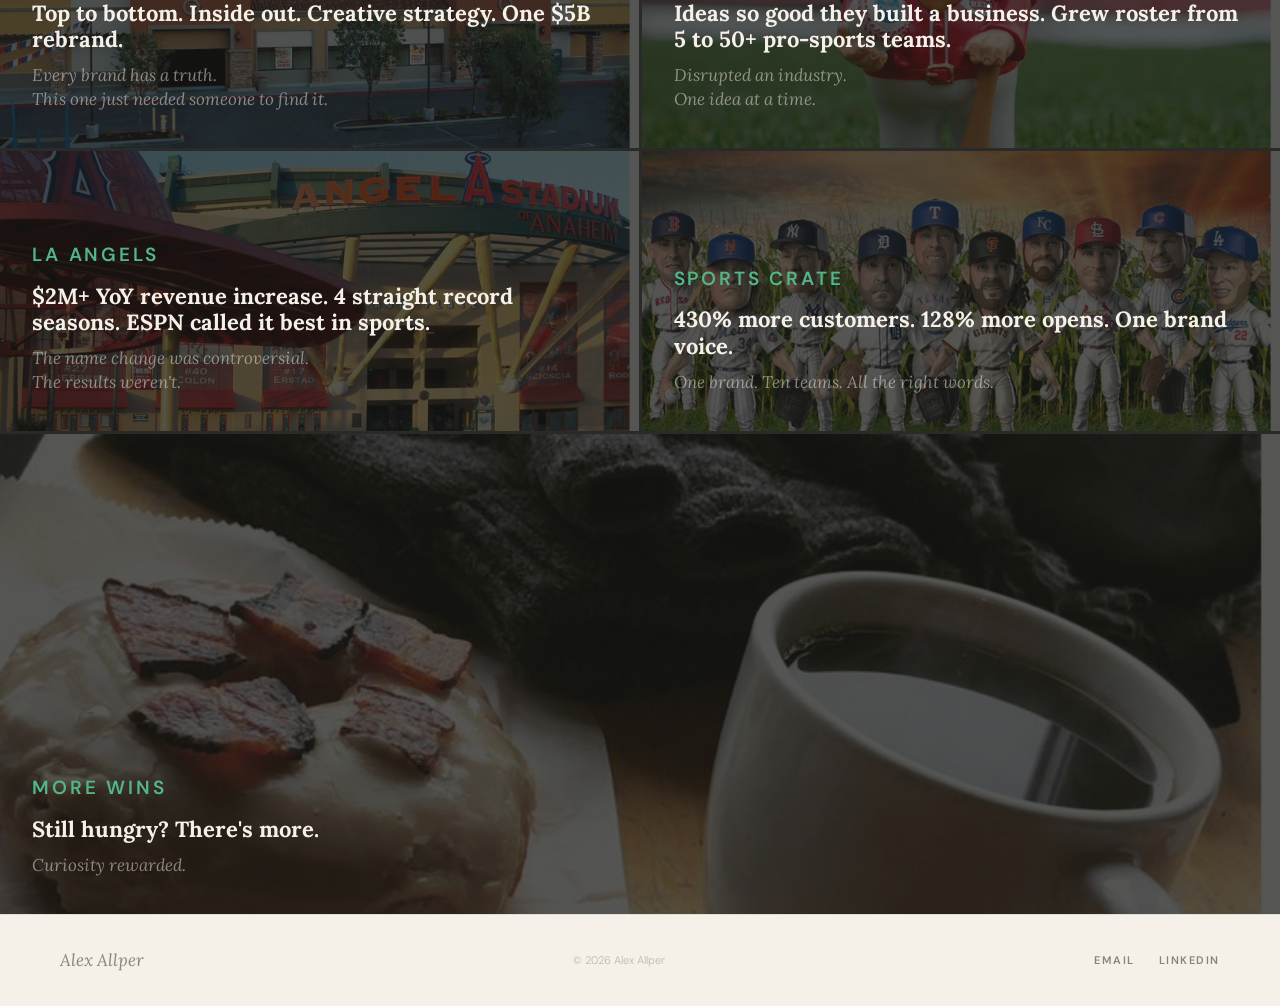
==== commit 46f6107f: "Update index.html" ====
--- a/index.html
+++ b/index.html
@@ -3,8 +3,8 @@
 <head>
   <meta charset="UTF-8">
   <meta name="viewport" content="width=device-width, initial-scale=1.0">
-  <title>Alex Allper — Creative Direction</title>
-  <meta name="description" content="Portfolio of Alex Allper. Where creativity meets performance. Super Bowl spots to $5B rebrands to outpacing Amazon Prime.">
+  <title>Alex Allper | Director, Performance Creative</title>
+  <meta name="description" content="Director, Performance Creative | Los Angeles | Grew Walmart+ 5X faster than Amazon Prime | Cut CAC 89% | Rebranded $5B grocer | Cooked up top-3 Super Bowl spot">
   <link rel="stylesheet" href="css/style-v3.css">
   <meta name="version" content="v20260325">
   <link rel="icon" type="image/png" href="favicon.png">
@@ -19,7 +19,7 @@
     </ul>
   </nav>
   <section class="home-hero">
-    <div class="home-hero__eyebrow fade-up">Performance Creative</div>
+    <title>Alex Allper | Director, Performance Creative &amp; Copywriter</title>
     <h1 class="home-hero__title fade-up fade-up--delay-1">The Menu</h1>
     <div class="home-hero__rule fade-up fade-up--delay-2"></div>
     <p class="home-hero__subhead fade-up fade-up--delay-3">Attention: captured.<br>Growth: served.</p>
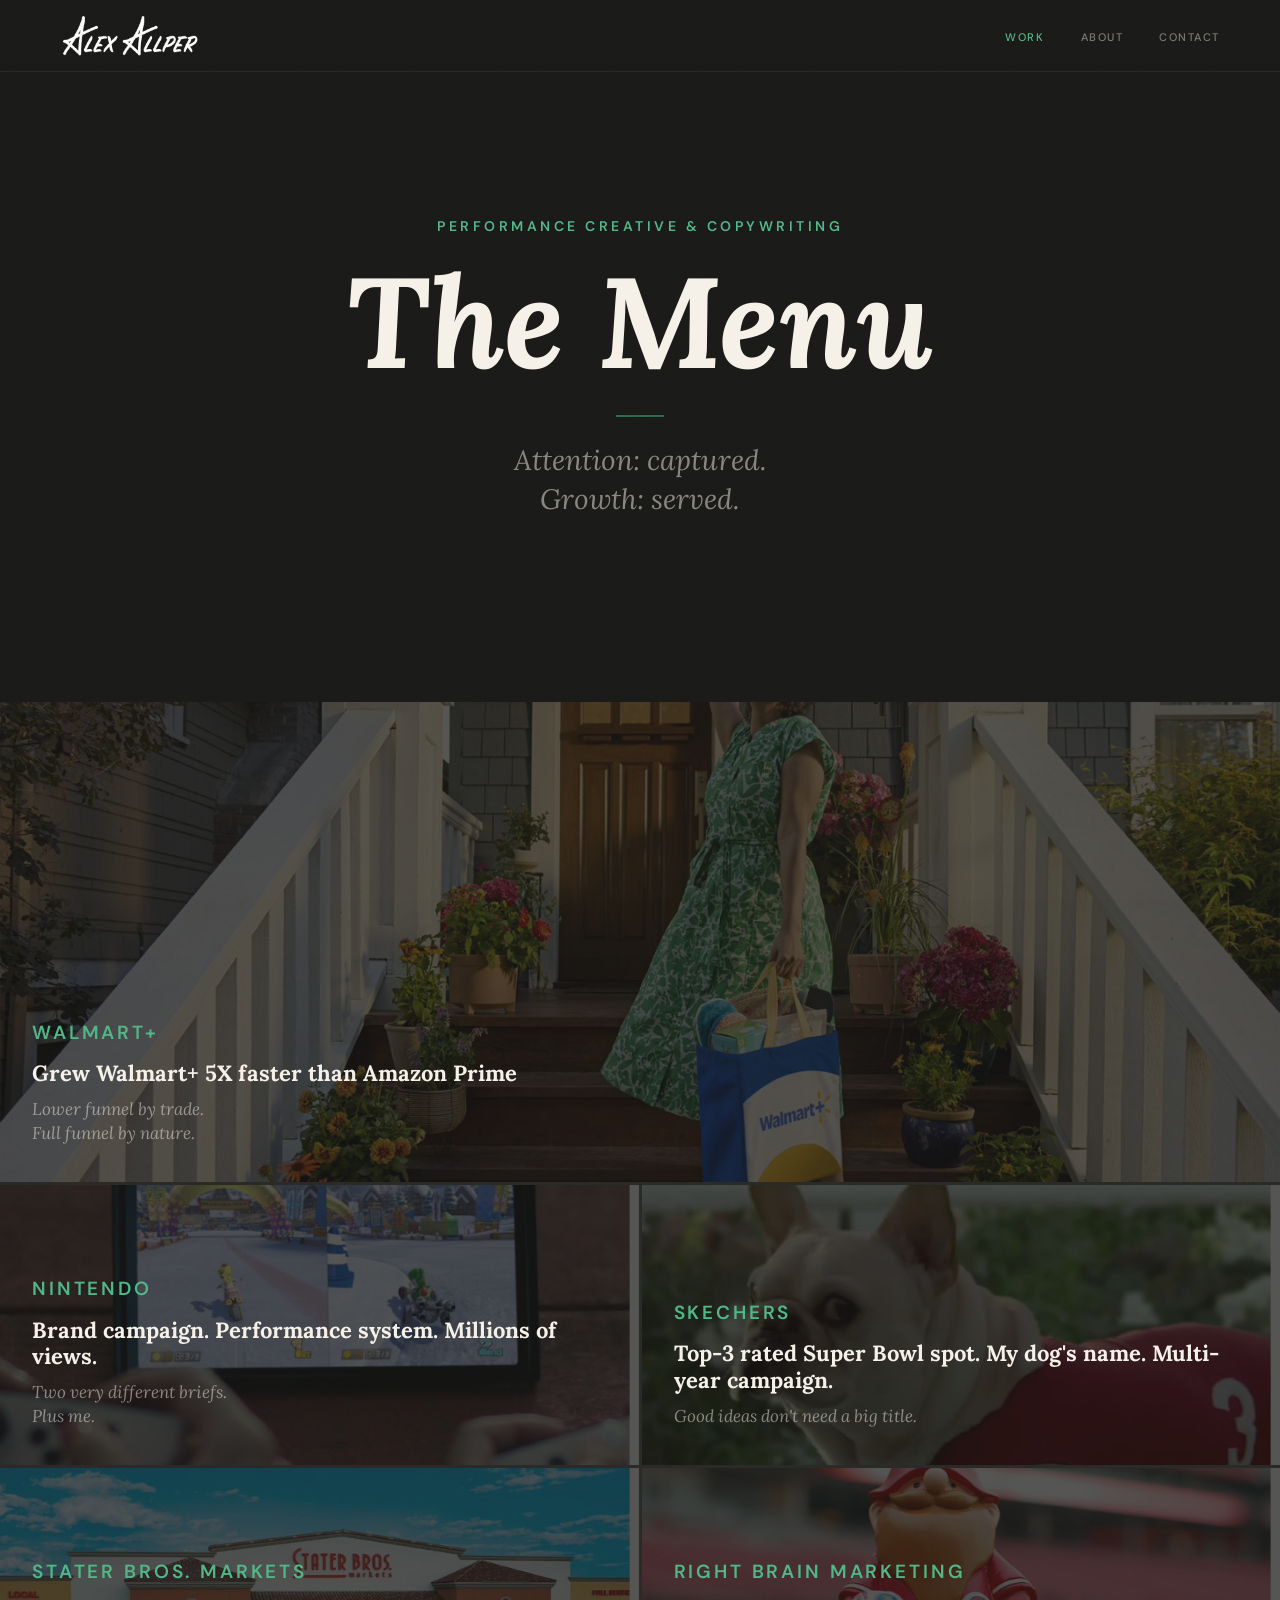
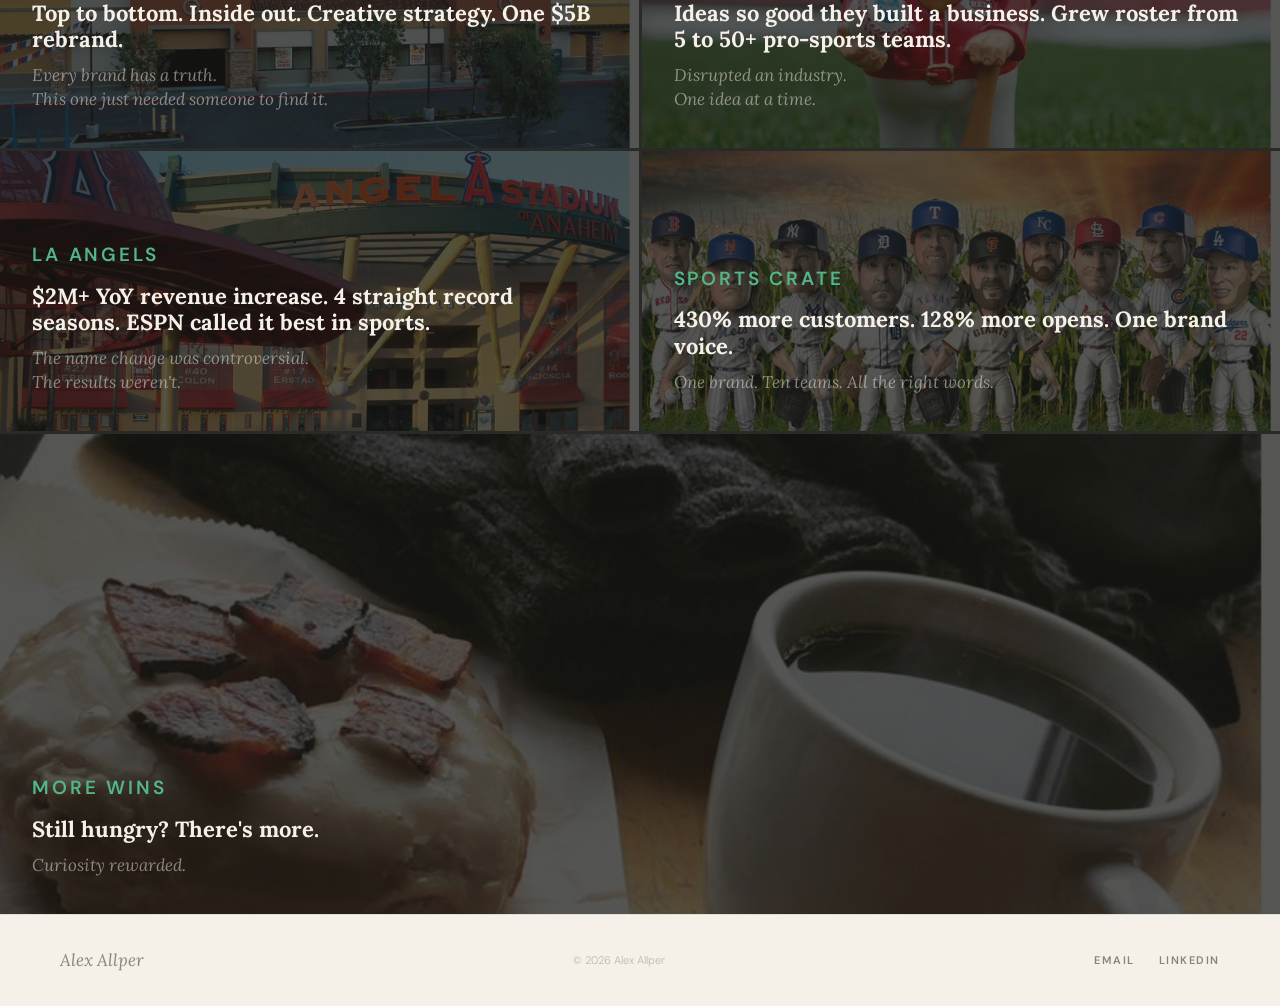
==== commit d4e6a090: "Update index.html" ====
--- a/index.html
+++ b/index.html
@@ -3,7 +3,7 @@
 <head>
   <meta charset="UTF-8">
   <meta name="viewport" content="width=device-width, initial-scale=1.0">
-  <title>Alex Allper | Director, Performance Creative</title>
+  <title>Alex Allper | Director, Performance Creative &amp; Copywriter</title>
   <meta name="description" content="Director, Performance Creative | Los Angeles | Grew Walmart+ 5X faster than Amazon Prime | Cut CAC 89% | Rebranded $5B grocer | Cooked up top-3 Super Bowl spot">
   <link rel="stylesheet" href="css/style-v3.css">
   <meta name="version" content="v20260325">
@@ -19,7 +19,7 @@
     </ul>
   </nav>
   <section class="home-hero">
-    <title>Alex Allper | Director, Performance Creative &amp; Copywriter</title>
+    <div class="home-hero__eyebrow fade-up">Performance Creative &amp; Copywriting</div>
     <h1 class="home-hero__title fade-up fade-up--delay-1">The Menu</h1>
     <div class="home-hero__rule fade-up fade-up--delay-2"></div>
     <p class="home-hero__subhead fade-up fade-up--delay-3">Attention: captured.<br>Growth: served.</p>
